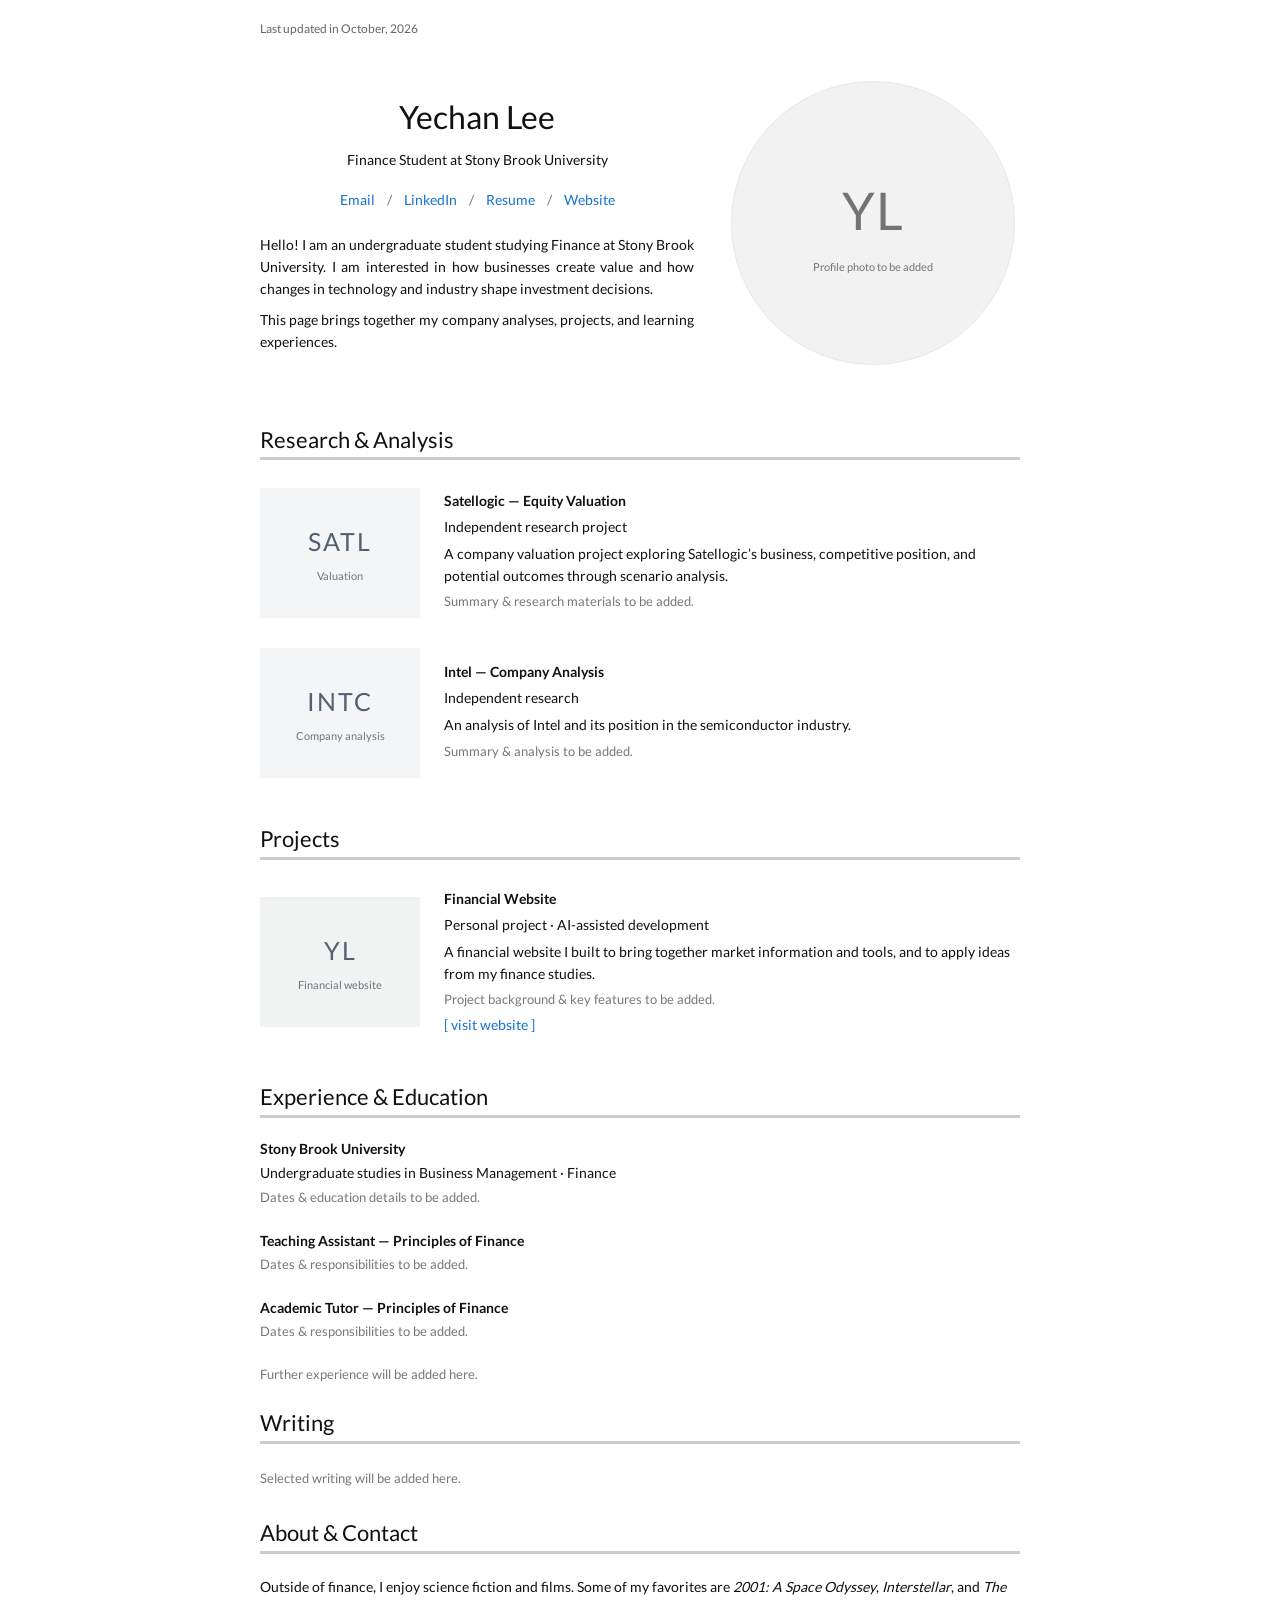
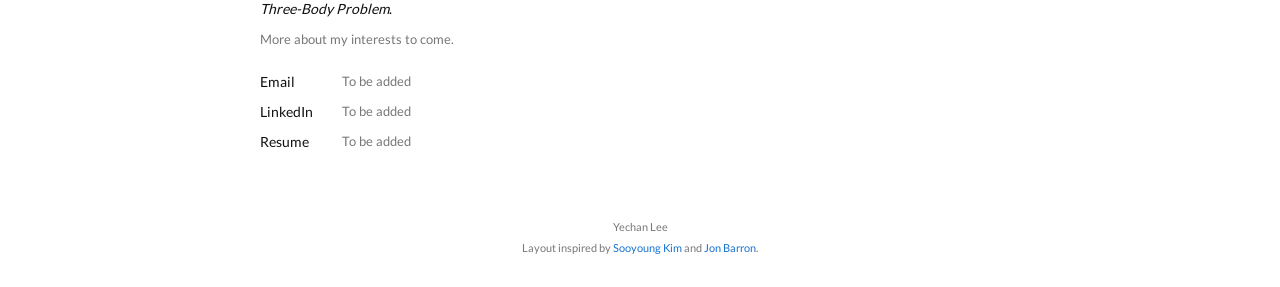
==== index.html @ 80ae24fd "Add initial personal portfolio for GitHub Pages" ====
<!DOCTYPE html>
<html lang="en">
<head>
<meta charset="UTF-8"><meta name="viewport" content="width=device-width, initial-scale=1">
<title>Yechan Lee</title>
<meta name="description" content="Yechan Lee — Finance student at Stony Brook University. Equity research, valuation, and financial projects.">
<link rel="stylesheet" href="style.css">
</head>
<body>
<main>
<p class="updated">Last updated in October, 2026</p>
<header class="profile">
<div class="intro">
<h1>Yechan Lee</h1>
<p class="identity">Finance Student at Stony Brook University</p>
<nav aria-label="Profile links"><a href="#contact">Email</a><span>/</span><a href="#contact">LinkedIn</a><span>/</span><a href="#contact">Resume</a><span>/</span><a href="https://yechanlee.vercel.app/" target="_blank" rel="noopener noreferrer">Website</a></nav>
<p>Hello! I am an undergraduate student studying Finance at Stony Brook University. I am interested in how businesses create value and how changes in technology and industry shape investment decisions.</p>
<p>This page brings together my company analyses, projects, and learning experiences.</p>
</div>
<div class="portrait" role="img" aria-label="Profile photo to be added"><span>YL</span><small>Profile photo to be added</small></div>
</header>
<section id="research">
<h2>Research &amp; Analysis</h2>
<article class="work">
<div class="thumbnail" aria-hidden="true"><span>SATL</span><small>Valuation</small></div>
<div><h3>Satellogic — Equity Valuation</h3><p>Independent research project</p><p>A company valuation project exploring Satellogic’s business, competitive position, and potential outcomes through scenario analysis.</p><p class="pending">Summary &amp; research materials to be added.</p></div>
</article>
<article class="work">
<div class="thumbnail" aria-hidden="true"><span>INTC</span><small>Company analysis</small></div>
<div><h3>Intel — Company Analysis</h3><p>Independent research</p><p>An analysis of Intel and its position in the semiconductor industry.</p><p class="pending">Summary &amp; analysis to be added.</p></div>
</article>
</section>
<section id="projects">
<h2>Projects</h2>
<article class="work">
<div class="thumbnail website-mark" aria-hidden="true"><span>YL</span><small>Financial website</small></div>
<div><h3>Financial Website</h3><p>Personal project · AI-assisted development</p><p>A financial website I built to bring together market information and tools, and to apply ideas from my finance studies.</p><p class="pending">Project background &amp; key features to be added.</p><a href="https://yechanlee.vercel.app/" target="_blank" rel="noopener noreferrer">[ visit website ]</a></div>
</article>
</section>
<section id="experience">
<h2>Experience &amp; Education</h2>
<div class="entry"><h3>Stony Brook University</h3><p>Undergraduate studies in Business Management · Finance</p><p class="pending">Dates &amp; education details to be added.</p></div>
<div class="entry"><h3>Teaching Assistant — Principles of Finance</h3><p class="pending">Dates &amp; responsibilities to be added.</p></div>
<div class="entry"><h3>Academic Tutor — Principles of Finance</h3><p class="pending">Dates &amp; responsibilities to be added.</p></div>
<p class="pending future">Further experience will be added here.</p>
</section>
<section id="writing">
<h2>Writing</h2>
<p class="pending writing-note">Selected writing will be added here.</p>
</section>
<section id="about">
<h2>About &amp; Contact</h2>
<p class="about-text">Outside of finance, I enjoy science fiction and films. Some of my favorites are <em>2001: A Space Odyssey</em>, <em>Interstellar</em>, and <em>The Three-Body Problem</em>.</p>
<p class="pending">More about my interests to come.</p>
<dl id="contact"><div><dt>Email</dt><dd class="pending">To be added</dd></div><div><dt>LinkedIn</dt><dd class="pending">To be added</dd></div><div><dt>Resume</dt><dd class="pending">To be added</dd></div></dl>
</section>
<footer><p>Yechan Lee</p><p>Layout inspired by <a href="https://sooyoungkim451.github.io/" target="_blank" rel="noopener noreferrer">Sooyoung Kim</a> and <a href="https://jonbarron.info/" target="_blank" rel="noopener noreferrer">Jon Barron</a>.</p></footer>
</main>
</body></html>
---- style.css ----
@font-face{font-family:Lato;src:url('lato-regular.woff2') format('woff2');font-style:normal;font-weight:400;font-display:swap}
@font-face{font-family:Lato;src:url('lato-bold.woff2') format('woff2');font-style:normal;font-weight:700;font-display:swap}
*{box-sizing:border-box}html{scroll-behavior:smooth;scroll-padding-top:24px}body{margin:0;background:#fff;color:#111;font-family:Lato,Verdana,Helvetica,sans-serif;font-size:14px;line-height:1.55}main{width:100%;max-width:800px;margin:0 auto;padding:0 20px}a{color:#1772d0;text-decoration:none}a:hover{color:#b76400}a:focus-visible{outline:2px solid #1772d0;outline-offset:4px}p{margin:10px 0}.updated{font-size:12px;margin:20px 0 10px;color:#666}.profile{display:grid;grid-template-columns:60% 40%;align-items:center;padding:22px 0 26px;gap:0}.intro{padding-right:22px}.intro>p:not(.identity){text-align:justify}h1{font-size:32px;font-weight:400;line-height:1.2;margin:16px 0 12px;text-align:center}.identity{text-align:center}nav{display:flex;flex-wrap:wrap;gap:12px;justify-content:center;margin:18px 0 24px}nav span{color:#777}.portrait{aspect-ratio:1;border-radius:50%;background:#f2f2f2;border:1px solid #e7e7e7;display:flex;flex-direction:column;justify-content:center;align-items:center;margin:10px 5px 10px 15px;color:#737373}.portrait>span{font-size:52px;font-weight:400;letter-spacing:1px}.portrait small{font-size:11px;margin-top:8px}section{margin-top:24px}h2{font-size:22px;font-weight:400;line-height:1.4;border-bottom:3px solid #ccc;padding-bottom:2px;margin:0 0 20px}h3{font-size:14px;line-height:1.5;margin:0;font-weight:700}.work{display:grid;grid-template-columns:160px 1fr;gap:24px;align-items:center;padding:8px 0 22px}.work p{margin:5px 0}.thumbnail{width:160px;height:130px;background:#f4f5f6;display:flex;align-items:center;justify-content:center;flex-direction:column;color:#526171}.thumbnail>span{font-size:25px;letter-spacing:2px}.thumbnail small{font-size:11px;margin-top:6px;color:#6c747c}.website-mark{background:#f1f3f3}.pending{font-size:13px;color:#777}.entry{margin:0 0 23px}.entry p{margin:3px 0}.future{margin:0 0 8px}.writing-note{margin:24px 0 30px}.about-text{margin-top:22px}dl{margin:22px 0 0}dl>div{display:flex;margin:8px 0}dt{width:82px}dd{margin:0}footer{text-align:center;font-size:11px;color:#777;padding:54px 0 26px}footer p{margin:4px}footer a{font-size:11px}@media(max-width:600px){main{padding:0 22px}.profile{grid-template-columns:1fr;padding-top:10px}.intro{padding-right:0}.portrait{grid-row:1;width:170px;margin:10px auto 8px}.portrait>span{font-size:36px}h1{margin-top:20px}.intro>p:not(.identity){text-align:left}.work{grid-template-columns:90px 1fr;gap:16px;align-items:start}.thumbnail{width:90px;height:100px}.thumbnail>span{font-size:20px}.thumbnail small{font-size:9px;text-align:center}.updated{font-size:11px}section{margin-top:28px}}@media(prefers-reduced-motion:reduce){html{scroll-behavior:auto}}
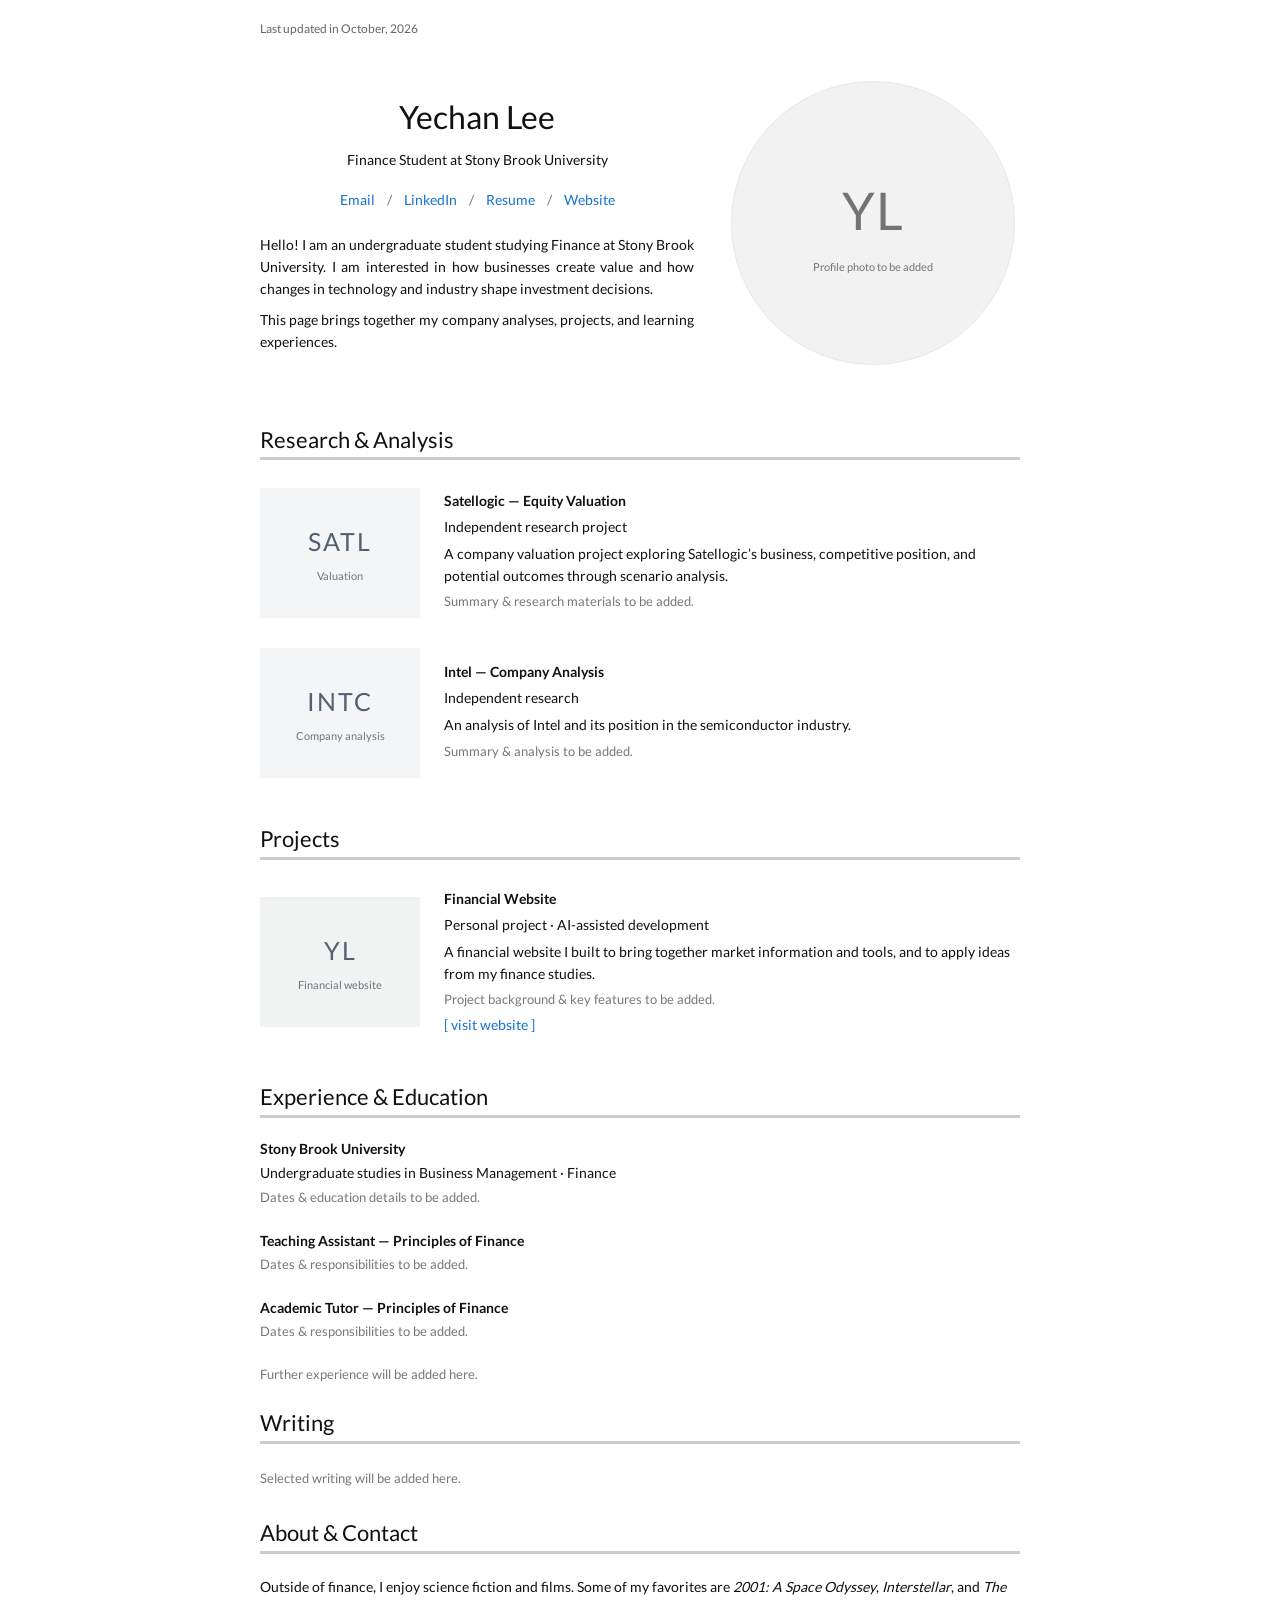
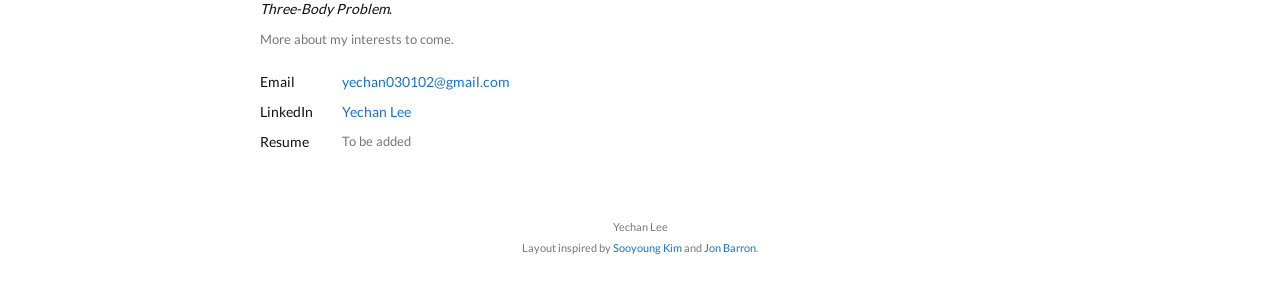
==== commit 3fbee38c: "Connect email and LinkedIn in profile and contact section" ====
--- a/index.html
+++ b/index.html
@@ -13,7 +13,7 @@
 <div class="intro">
 <h1>Yechan Lee</h1>
 <p class="identity">Finance Student at Stony Brook University</p>
-<nav aria-label="Profile links"><a href="#contact">Email</a><span>/</span><a href="#contact">LinkedIn</a><span>/</span><a href="#contact">Resume</a><span>/</span><a href="https://yechanlee.vercel.app/" target="_blank" rel="noopener noreferrer">Website</a></nav>
+<nav aria-label="Profile links"><a href="mailto:yechan030102@gmail.com">Email</a><span>/</span><a href="https://www.linkedin.com/in/yechanlee030102" target="_blank" rel="noopener noreferrer">LinkedIn</a><span>/</span><a href="#contact">Resume</a><span>/</span><a href="https://yechanlee.vercel.app/" target="_blank" rel="noopener noreferrer">Website</a></nav>
 <p>Hello! I am an undergraduate student studying Finance at Stony Brook University. I am interested in how businesses create value and how changes in technology and industry shape investment decisions.</p>
 <p>This page brings together my company analyses, projects, and learning experiences.</p>
 </div>
@@ -52,7 +52,7 @@
 <h2>About &amp; Contact</h2>
 <p class="about-text">Outside of finance, I enjoy science fiction and films. Some of my favorites are <em>2001: A Space Odyssey</em>, <em>Interstellar</em>, and <em>The Three-Body Problem</em>.</p>
 <p class="pending">More about my interests to come.</p>
-<dl id="contact"><div><dt>Email</dt><dd class="pending">To be added</dd></div><div><dt>LinkedIn</dt><dd class="pending">To be added</dd></div><div><dt>Resume</dt><dd class="pending">To be added</dd></div></dl>
+<dl id="contact"><div><dt>Email</dt><dd><a href="mailto:yechan030102@gmail.com">yechan030102@gmail.com</a></dd></div><div><dt>LinkedIn</dt><dd><a href="https://www.linkedin.com/in/yechanlee030102" target="_blank" rel="noopener noreferrer">Yechan Lee</a></dd></div><div><dt>Resume</dt><dd class="pending">To be added</dd></div></dl>
 </section>
 <footer><p>Yechan Lee</p><p>Layout inspired by <a href="https://sooyoungkim451.github.io/" target="_blank" rel="noopener noreferrer">Sooyoung Kim</a> and <a href="https://jonbarron.info/" target="_blank" rel="noopener noreferrer">Jon Barron</a>.</p></footer>
 </main>
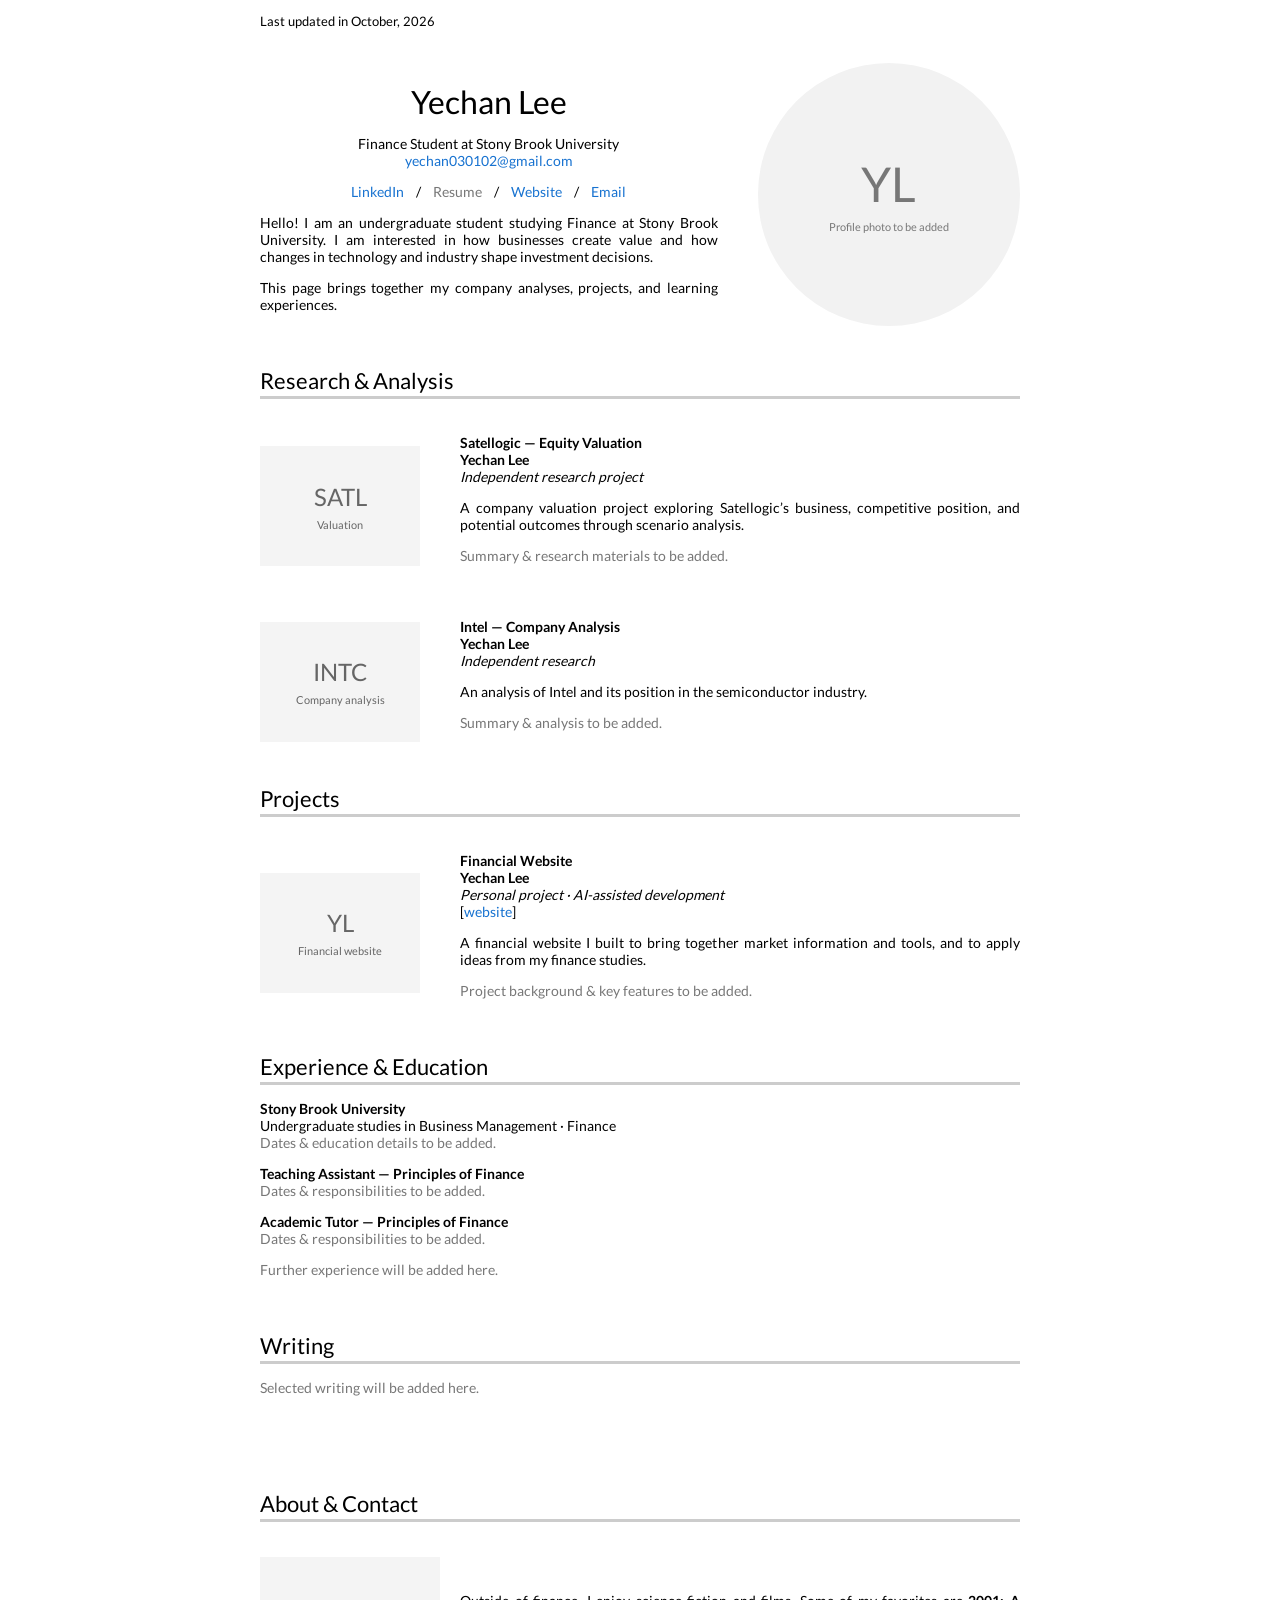
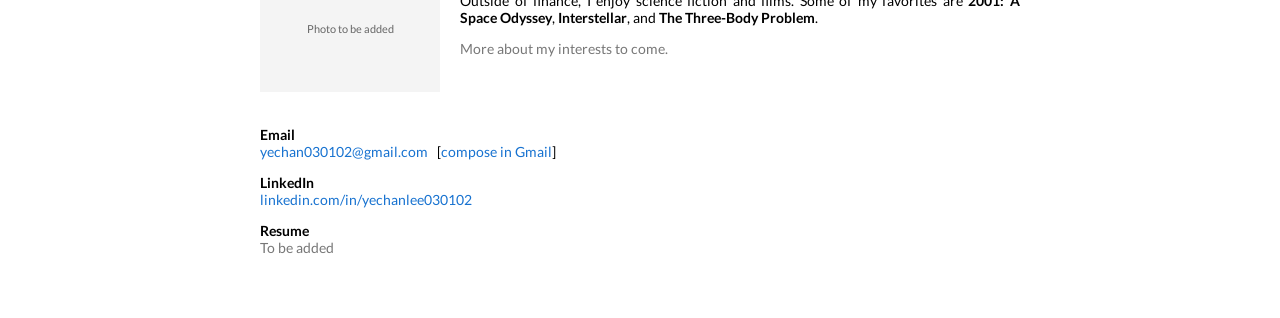
==== commit a8ec3652: "Align reference layout, remove footer and add browser email option" ====
--- a/index.html
+++ b/index.html
@@ -1,59 +1,65 @@
 <!DOCTYPE html>
 <html lang="en">
 <head>
-<meta charset="UTF-8"><meta name="viewport" content="width=device-width, initial-scale=1">
+<meta charset="UTF-8">
+<meta name="viewport" content="width=device-width, initial-scale=1">
 <title>Yechan Lee</title>
 <meta name="description" content="Yechan Lee — Finance student at Stony Brook University. Equity research, valuation, and financial projects.">
-<link rel="stylesheet" href="style.css">
+<link rel="stylesheet" href="style.css?v=20261011-2">
 </head>
 <body>
+<p class="updated">Last updated in October, 2026</p>
 <main>
-<p class="updated">Last updated in October, 2026</p>
 <header class="profile">
 <div class="intro">
 <h1>Yechan Lee</h1>
-<p class="identity">Finance Student at Stony Brook University</p>
-<nav aria-label="Profile links"><a href="mailto:yechan030102@gmail.com">Email</a><span>/</span><a href="https://www.linkedin.com/in/yechanlee030102" target="_blank" rel="noopener noreferrer">LinkedIn</a><span>/</span><a href="#contact">Resume</a><span>/</span><a href="https://yechanlee.vercel.app/" target="_blank" rel="noopener noreferrer">Website</a></nav>
-<p>Hello! I am an undergraduate student studying Finance at Stony Brook University. I am interested in how businesses create value and how changes in technology and industry shape investment decisions.</p>
-<p>This page brings together my company analyses, projects, and learning experiences.</p>
+<p class="identity">Finance Student at Stony Brook University<br><a href="mailto:yechan030102@gmail.com">yechan030102@gmail.com</a></p>
+<p class="profile-links"><a href="https://www.linkedin.com/in/yechanlee030102/">LinkedIn</a> &nbsp;&nbsp; / &nbsp;&nbsp; <span class="pending" title="Resume will be added">Resume</span> &nbsp;&nbsp; / &nbsp;&nbsp; <a href="https://yechanlee.vercel.app/">Website</a> &nbsp;&nbsp; / &nbsp;&nbsp; <a href="https://mail.google.com/mail/?view=cm&amp;fs=1&amp;to=yechan030102%40gmail.com">Email</a></p>
+<p class="bio">Hello! I am an undergraduate student studying Finance at Stony Brook University. I am interested in how businesses create value and how changes in technology and industry shape investment decisions.</p>
+<p class="bio">This page brings together my company analyses, projects, and learning experiences.</p>
 </div>
-<div class="portrait" role="img" aria-label="Profile photo to be added"><span>YL</span><small>Profile photo to be added</small></div>
+<div class="photo-cell"><div class="portrait" role="img" aria-label="Profile photo to be added"><span>YL</span><small>Profile photo to be added</small></div></div>
 </header>
 <section id="research">
-<h2>Research &amp; Analysis</h2>
+<div class="section-heading"><h2>Research &amp; Analysis</h2><hr></div>
 <article class="work">
-<div class="thumbnail" aria-hidden="true"><span>SATL</span><small>Valuation</small></div>
-<div><h3>Satellogic — Equity Valuation</h3><p>Independent research project</p><p>A company valuation project exploring Satellogic’s business, competitive position, and potential outcomes through scenario analysis.</p><p class="pending">Summary &amp; research materials to be added.</p></div>
+<div class="image-cell"><div class="placeholder" role="img" aria-label="Satellogic research image to be added"><span>SATL</span><small>Valuation</small></div></div>
+<div class="description"><h3>Satellogic — Equity Valuation</h3><b>Yechan Lee</b><br><i>Independent research project</i><p>A company valuation project exploring Satellogic’s business, competitive position, and potential outcomes through scenario analysis.</p><p class="pending">Summary &amp; research materials to be added.</p></div>
 </article>
 <article class="work">
-<div class="thumbnail" aria-hidden="true"><span>INTC</span><small>Company analysis</small></div>
-<div><h3>Intel — Company Analysis</h3><p>Independent research</p><p>An analysis of Intel and its position in the semiconductor industry.</p><p class="pending">Summary &amp; analysis to be added.</p></div>
+<div class="image-cell"><div class="placeholder" role="img" aria-label="Intel analysis image to be added"><span>INTC</span><small>Company analysis</small></div></div>
+<div class="description"><h3>Intel — Company Analysis</h3><b>Yechan Lee</b><br><i>Independent research</i><p>An analysis of Intel and its position in the semiconductor industry.</p><p class="pending">Summary &amp; analysis to be added.</p></div>
 </article>
 </section>
 <section id="projects">
-<h2>Projects</h2>
+<div class="section-heading"><h2>Projects</h2><hr></div>
 <article class="work">
-<div class="thumbnail website-mark" aria-hidden="true"><span>YL</span><small>Financial website</small></div>
-<div><h3>Financial Website</h3><p>Personal project · AI-assisted development</p><p>A financial website I built to bring together market information and tools, and to apply ideas from my finance studies.</p><p class="pending">Project background &amp; key features to be added.</p><a href="https://yechanlee.vercel.app/" target="_blank" rel="noopener noreferrer">[ visit website ]</a></div>
+<div class="image-cell"><div class="placeholder" role="img" aria-label="Financial website image to be added"><span>YL</span><small>Financial website</small></div></div>
+<div class="description"><h3>Financial Website</h3><b>Yechan Lee</b><br><i>Personal project · AI-assisted development</i><br>[<a href="https://yechanlee.vercel.app/">website</a>]<p>A financial website I built to bring together market information and tools, and to apply ideas from my finance studies.</p><p class="pending">Project background &amp; key features to be added.</p></div>
 </article>
 </section>
-<section id="experience">
-<h2>Experience &amp; Education</h2>
-<div class="entry"><h3>Stony Brook University</h3><p>Undergraduate studies in Business Management · Finance</p><p class="pending">Dates &amp; education details to be added.</p></div>
-<div class="entry"><h3>Teaching Assistant — Principles of Finance</h3><p class="pending">Dates &amp; responsibilities to be added.</p></div>
-<div class="entry"><h3>Academic Tutor — Principles of Finance</h3><p class="pending">Dates &amp; responsibilities to be added.</p></div>
-<p class="pending future">Further experience will be added here.</p>
+<section id="experience" class="text-section">
+<h2>Experience &amp; Education</h2><hr>
+<p><b>Stony Brook University</b><br>Undergraduate studies in Business Management · Finance<br><span class="pending">Dates &amp; education details to be added.</span></p>
+<p><b>Teaching Assistant — Principles of Finance</b><br><span class="pending">Dates &amp; responsibilities to be added.</span></p>
+<p><b>Academic Tutor — Principles of Finance</b><br><span class="pending">Dates &amp; responsibilities to be added.</span></p>
+<p class="pending">Further experience will be added here.</p>
 </section>
-<section id="writing">
-<h2>Writing</h2>
-<p class="pending writing-note">Selected writing will be added here.</p>
+<section id="writing" class="text-section">
+<h2>Writing</h2><hr><p class="pending">Selected writing will be added here.</p>
 </section>
 <section id="about">
-<h2>About &amp; Contact</h2>
-<p class="about-text">Outside of finance, I enjoy science fiction and films. Some of my favorites are <em>2001: A Space Odyssey</em>, <em>Interstellar</em>, and <em>The Three-Body Problem</em>.</p>
-<p class="pending">More about my interests to come.</p>
-<dl id="contact"><div><dt>Email</dt><dd><a href="mailto:yechan030102@gmail.com">yechan030102@gmail.com</a></dd></div><div><dt>LinkedIn</dt><dd><a href="https://www.linkedin.com/in/yechanlee030102" target="_blank" rel="noopener noreferrer">Yechan Lee</a></dd></div><div><dt>Resume</dt><dd class="pending">To be added</dd></div></dl>
+<div class="section-heading about-heading"><h2>About &amp; Contact</h2><hr></div>
+<div class="work about-row">
+<div class="image-cell"><div class="placeholder interest-image" role="img" aria-label="Personal interests photo to be added"><small>Photo to be added</small></div></div>
+<div class="description"><p>Outside of finance, I enjoy science fiction and films. Some of my favorites are <b>2001: A Space Odyssey</b>, <b>Interstellar</b>, and <b>The Three-Body Problem</b>.</p><p class="pending">More about my interests to come.</p></div>
+</div>
+<div id="contact" class="contact">
+<p><b>Email</b><br><a href="mailto:yechan030102@gmail.com">yechan030102@gmail.com</a> &nbsp; [<a href="https://mail.google.com/mail/?view=cm&amp;fs=1&amp;to=yechan030102%40gmail.com">compose in Gmail</a>]</p>
+<p><b>LinkedIn</b><br><a href="https://www.linkedin.com/in/yechanlee030102/">linkedin.com/in/yechanlee030102</a></p>
+<p><b>Resume</b><br><span class="pending">To be added</span></p>
+</div>
 </section>
-<footer><p>Yechan Lee</p><p>Layout inspired by <a href="https://sooyoungkim451.github.io/" target="_blank" rel="noopener noreferrer">Sooyoung Kim</a> and <a href="https://jonbarron.info/" target="_blank" rel="noopener noreferrer">Jon Barron</a>.</p></footer>
 </main>
-</body></html>
+</body>
+</html>
--- a/style.css
+++ b/style.css
@@ -1,3 +1,36 @@
-@font-face{font-family:Lato;src:url('lato-regular.woff2') format('woff2');font-style:normal;font-weight:400;font-display:swap}
-@font-face{font-family:Lato;src:url('lato-bold.woff2') format('woff2');font-style:normal;font-weight:700;font-display:swap}
-*{box-sizing:border-box}html{scroll-behavior:smooth;scroll-padding-top:24px}body{margin:0;background:#fff;color:#111;font-family:Lato,Verdana,Helvetica,sans-serif;font-size:14px;line-height:1.55}main{width:100%;max-width:800px;margin:0 auto;padding:0 20px}a{color:#1772d0;text-decoration:none}a:hover{color:#b76400}a:focus-visible{outline:2px solid #1772d0;outline-offset:4px}p{margin:10px 0}.updated{font-size:12px;margin:20px 0 10px;color:#666}.profile{display:grid;grid-template-columns:60% 40%;align-items:center;padding:22px 0 26px;gap:0}.intro{padding-right:22px}.intro>p:not(.identity){text-align:justify}h1{font-size:32px;font-weight:400;line-height:1.2;margin:16px 0 12px;text-align:center}.identity{text-align:center}nav{display:flex;flex-wrap:wrap;gap:12px;justify-content:center;margin:18px 0 24px}nav span{color:#777}.portrait{aspect-ratio:1;border-radius:50%;background:#f2f2f2;border:1px solid #e7e7e7;display:flex;flex-direction:column;justify-content:center;align-items:center;margin:10px 5px 10px 15px;color:#737373}.portrait>span{font-size:52px;font-weight:400;letter-spacing:1px}.portrait small{font-size:11px;margin-top:8px}section{margin-top:24px}h2{font-size:22px;font-weight:400;line-height:1.4;border-bottom:3px solid #ccc;padding-bottom:2px;margin:0 0 20px}h3{font-size:14px;line-height:1.5;margin:0;font-weight:700}.work{display:grid;grid-template-columns:160px 1fr;gap:24px;align-items:center;padding:8px 0 22px}.work p{margin:5px 0}.thumbnail{width:160px;height:130px;background:#f4f5f6;display:flex;align-items:center;justify-content:center;flex-direction:column;color:#526171}.thumbnail>span{font-size:25px;letter-spacing:2px}.thumbnail small{font-size:11px;margin-top:6px;color:#6c747c}.website-mark{background:#f1f3f3}.pending{font-size:13px;color:#777}.entry{margin:0 0 23px}.entry p{margin:3px 0}.future{margin:0 0 8px}.writing-note{margin:24px 0 30px}.about-text{margin-top:22px}dl{margin:22px 0 0}dl>div{display:flex;margin:8px 0}dt{width:82px}dd{margin:0}footer{text-align:center;font-size:11px;color:#777;padding:54px 0 26px}footer p{margin:4px}footer a{font-size:11px}@media(max-width:600px){main{padding:0 22px}.profile{grid-template-columns:1fr;padding-top:10px}.intro{padding-right:0}.portrait{grid-row:1;width:170px;margin:10px auto 8px}.portrait>span{font-size:36px}h1{margin-top:20px}.intro>p:not(.identity){text-align:left}.work{grid-template-columns:90px 1fr;gap:16px;align-items:start}.thumbnail{width:90px;height:100px}.thumbnail>span{font-size:20px}.thumbnail small{font-size:9px;text-align:center}.updated{font-size:11px}section{margin-top:28px}}@media(prefers-reduced-motion:reduce){html{scroll-behavior:auto}}
+@font-face{font-family:Lato;font-style:normal;font-weight:400;src:url('lato-regular.woff2') format('woff2');font-display:swap}
+@font-face{font-family:Lato;font-style:normal;font-weight:700;src:url('lato-bold.woff2') format('woff2');font-display:swap}
+body{margin:8px;background:#fff;color:#000}
+body,p,a,div{font-family:Lato,Verdana,Helvetica,sans-serif;font-size:14px}
+a{color:#1772d0;text-decoration:none}
+a:hover,a:focus{color:#f09228;text-decoration:none}
+a:focus-visible{outline:2px solid #1772d0;outline-offset:3px}
+main,.updated{width:100%;max-width:800px;margin-left:auto;margin-right:auto}
+.updated{box-sizing:border-box;font-size:small;padding-left:20px}
+.profile{display:table;width:100%;table-layout:fixed;border-spacing:0;border-collapse:separate}
+.intro,.photo-cell{display:table-cell;padding:2.5%;vertical-align:middle}
+.intro{width:56%}.photo-cell{width:34%;text-align:center}
+h1{padding-top:20px;margin:0;font-size:32px;font-weight:400;text-align:center}
+.identity,.profile-links{text-align:center}
+.bio{text-align:justify}
+.portrait{width:100%;aspect-ratio:1;border-radius:50%;background:#f2f2f2;display:flex;flex-direction:column;align-items:center;justify-content:center;color:#777}
+.portrait span{font-size:48px}.portrait small{font-size:11px;margin-top:8px}
+h2{margin:0;font-size:22px;font-weight:400}
+h3{font-size:14px;font-weight:700;margin:0}
+hr{border:0;border-top:3px solid #ccc;margin-top:2px;margin-bottom:15px}
+.section-heading{padding:20px;padding-bottom:0}
+.text-section{padding:20px}
+.work{display:table;width:100%;table-layout:fixed;border-spacing:0;border-collapse:separate}
+.image-cell,.description{display:table-cell;padding:20px;vertical-align:middle;box-sizing:border-box}
+.image-cell{width:25%}.description{width:75%}
+.description p{text-align:justify}
+.placeholder{width:160px;height:120px;background:#f4f4f4;color:#666;display:flex;flex-direction:column;justify-content:center;align-items:center}
+.placeholder span{font-size:24px}.placeholder small{font-size:11px;margin-top:7px}
+.pending{color:#777}
+.about-heading{padding-top:60px}
+.interest-image{width:180px;height:135px}
+.contact{padding:0 20px 40px}
+@media(max-width:600px){
+.profile{display:flex;flex-direction:column}.intro,.photo-cell{display:block;width:auto;padding:20px}.photo-cell{order:-1;width:180px;padding-bottom:0}.intro{padding-top:0}.intro h1{padding-top:12px}.bio,.description p{text-align:left}
+.work{display:grid;grid-template-columns:110px 1fr}.image-cell,.description{display:block;width:auto;padding:16px 12px}.image-cell{padding-left:20px}.placeholder,.interest-image{width:80px;height:90px}.placeholder span{font-size:19px}.placeholder small{font-size:9px;text-align:center}.section-heading,.text-section{padding-left:20px;padding-right:20px}.about-heading{padding-top:40px}.profile-links{line-height:1.8}.contact a{overflow-wrap:anywhere}
+}
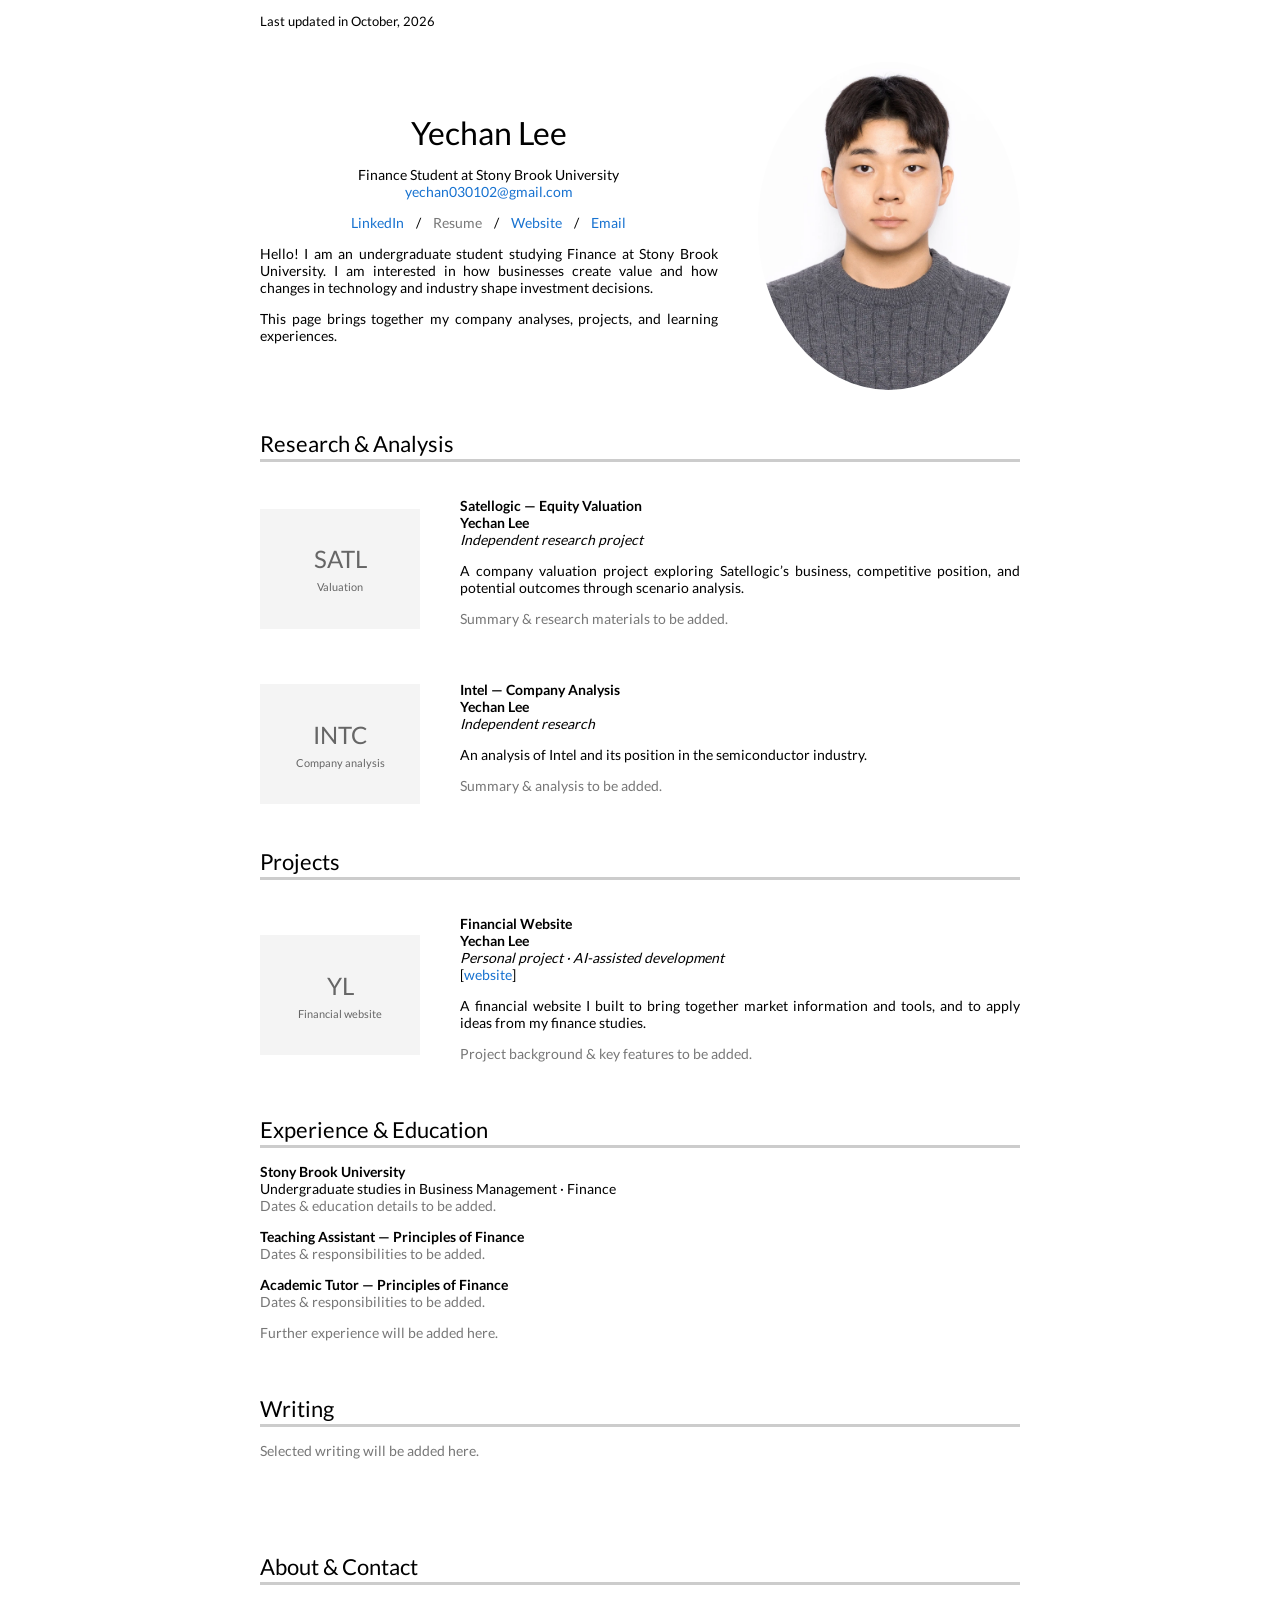
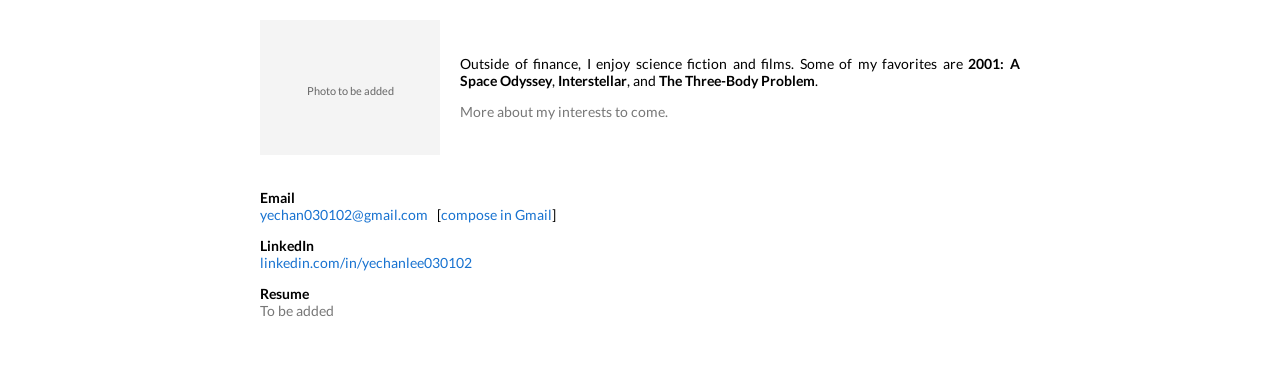
==== commit 7cbd20f6: "Add portrait photo with vertical oval presentation" ====
--- a/index.html
+++ b/index.html
@@ -5,7 +5,7 @@
 <meta name="viewport" content="width=device-width, initial-scale=1">
 <title>Yechan Lee</title>
 <meta name="description" content="Yechan Lee — Finance student at Stony Brook University. Equity research, valuation, and financial projects.">
-<link rel="stylesheet" href="style.css?v=20261011-2">
+<link rel="stylesheet" href="style.css?v=20261011-portrait">
 </head>
 <body>
 <p class="updated">Last updated in October, 2026</p>
@@ -18,7 +18,7 @@
 <p class="bio">Hello! I am an undergraduate student studying Finance at Stony Brook University. I am interested in how businesses create value and how changes in technology and industry shape investment decisions.</p>
 <p class="bio">This page brings together my company analyses, projects, and learning experiences.</p>
 </div>
-<div class="photo-cell"><div class="portrait" role="img" aria-label="Profile photo to be added"><span>YL</span><small>Profile photo to be added</small></div></div>
+<div class="photo-cell"><img class="portrait" src="images/yechan-lee.webp" alt="Yechan Lee" width="640" height="800" fetchpriority="high"></div>
 </header>
 <section id="research">
 <div class="section-heading"><h2>Research &amp; Analysis</h2><hr></div>
--- a/style.css
+++ b/style.css
@@ -13,8 +13,8 @@
 h1{padding-top:20px;margin:0;font-size:32px;font-weight:400;text-align:center}
 .identity,.profile-links{text-align:center}
 .bio{text-align:justify}
-.portrait{width:100%;aspect-ratio:1;border-radius:50%;background:#f2f2f2;display:flex;flex-direction:column;align-items:center;justify-content:center;color:#777}
-.portrait span{font-size:48px}.portrait small{font-size:11px;margin-top:8px}
+.portrait{display:block;width:100%;height:auto;aspect-ratio:4 / 5;object-fit:cover;border-radius:50%}
+
 h2{margin:0;font-size:22px;font-weight:400}
 h3{font-size:14px;font-weight:700;margin:0}
 hr{border:0;border-top:3px solid #ccc;margin-top:2px;margin-bottom:15px}
